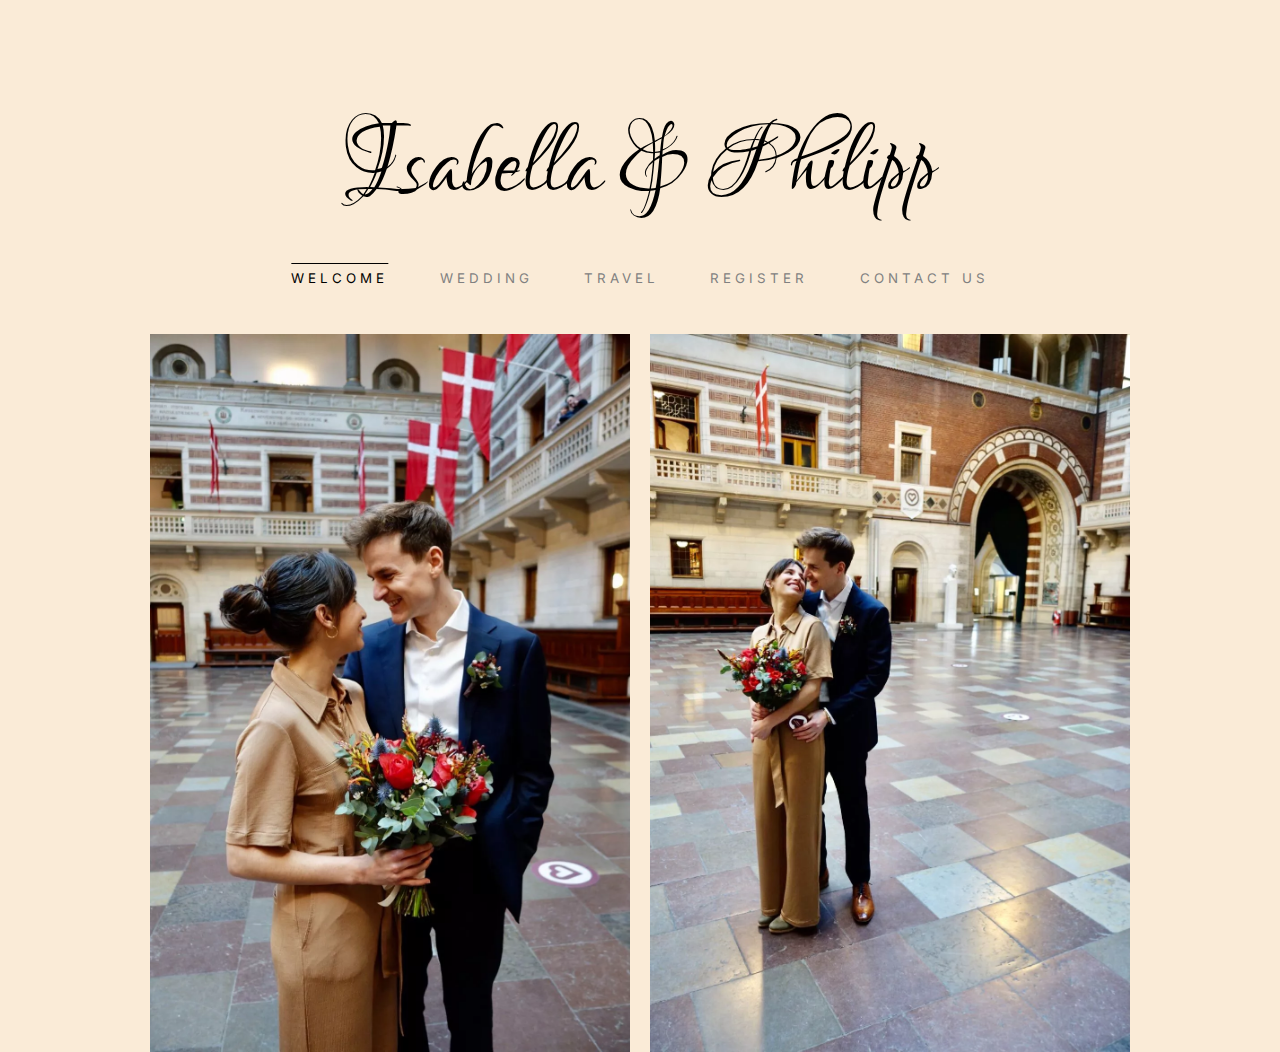
==== index.html @ b17acd52 "index correctly" ====
<html lang="en">
<head>
  <link href="./main.css" rel="stylesheet" />
  <link href="./welcome.css" rel="stylesheet" />
  <link href="https://fonts.googleapis.com/css2?family=Inter:wght@100;200;300;400;500;600;700;800;900&amp;display=swap" rel="stylesheet">
  <link href="https://fonts.googleapis.com/css2?family=Lovers+Quarrel&display=swap" rel="stylesheet">
  <link href="https://fonts.googleapis.com/css2?family=Spectral:wght@200;300;400;500;600;700;800&display=swap" rel="stylesheet">
  <title>Isabella & Philipp</title>
</head>
<body>
  <div class="main_contain_all">
    <span class="head_names">Isabella & Philipp</span>
    <div class="head_contain_navbar">
      <button class="button_navbar_active" role="button" onclick="window.open('welcome.html', '_self')">
        <span>Welcome</span>
      </button>
      <button class="button_navbar" role="button" onclick="window.open('wedding.html', '_self')">
        <span>Wedding</span>
      </button>
      <button class="button_navbar" role="button" onclick="window.open('travel.html', '_self')">
        <span>Travel</span>
      </button>
      <button class="button_navbar" role="button" onclick="window.open('register.html', '_self')">
        <span>Register</span>
      </button>
      <button class="button_navbar" role="button" onclick="window.open('contact.html', '_self')">
        <span>Contact us</span>
      </button>
    </div>
    <div class="welcome_contain_images">
      <div class="welcome_contain_image">
        <img class="welcome_img" src="./assets/wedding2.jpeg" alt="image"> 
      </div>
      <div class="welcome_contain_image">
        <img class="welcome_img" src="./assets/wedding1.jpeg" alt="image"> 
      </div>
    </div>
    
  </div>
  <script src="animate.js"></script>
</body>
</html>
---- main.css ----
* {
    margin:0;
    padding:0;
}

/* header */

.main_contain_all {
    display: flex;
    width: 100%;
    height: auto;
    min-height: 100vh;
    padding-top: 6em;
    flex-direction: column;
    justify-content: top;
    align-items: center;
    background-color:antiquewhite;
}
.head_names {
    font-family: 'Lovers Quarrel', sans-serif;
    font-size: 8em;
    text-align: center;
}
.head_contain_navbar {
    display: flex;
    width: 800px;
    max-width: 90%;
    flex-direction: row;
    justify-content: space-evenly;
    margin: 30px;
    margin-bottom: 3em;
}
.button_navbar {
    font-family: Inter;
    font-weight: 400;
    letter-spacing: 0.3em;
    text-transform: uppercase;
    color: gray;
    border: 0;
    background: 0;
    transition: 0.5s;
    text-decoration: underline;
    text-underline-offset: -1.5em;
    text-decoration-color: transparent;
}
.button_navbar_active {
    font-family: Inter;
    font-weight: 400;
    text-transform: uppercase;
    letter-spacing: 0.3em;
    color: black;
    text-decoration: underline;
    text-underline-offset: -1.5em;
    border: 0;
    background: 0;
}
.button_navbar:hover {
    color: black;
    cursor: pointer;
    text-decoration: underline;
    text-underline-offset: -1.5em;
}
.button_navbar_active {
    cursor: pointer;
}

/* main style */

.main_contain_text_center {
    text-align: center;
    margin-top: 1em;
    margin-bottom: 1em;
    width: 1000px;
    max-width: 95%;
    margin-top: 3em;
    margin-bottom: 3em;
    /* padding: 1.5em;
    border: 1px solid black;
    border-width: 1 0 1 0px; */
}
.main_text {
    font-family: 'Spectral';
    font-size: 1.5em;
    font-weight: 200;
}
.main_text_subheader {
    font-family: 'Spectral';
    font-weight: bold;
    font-size: 1.5em;
}
.main_contain_row {
    display: flex;
    flex-direction: row;
    justify-content: flex-start;
    width: 100%;
    height: auto;
}
.main_contain_text_left {
    display: flex;
    flex-direction: column;
    justify-content: center;
    text-align: right;
    width: 40%;
    height: auto;
    padding-right: 2%;
    padding-left: 8%;
    padding-top: 5%;
    padding-bottom: 3%;
}
.main_contain_text_right {
    display: flex;
    flex-direction: column;
    justify-content: center;
    text-align: left;
    width: 40%;
    height: auto;
    padding-right: 8%;
    padding-left: 2%;
    padding-top: 5%;
    padding-bottom: 3%;

}
.main_text_header {
    font-family: Inter;
    font-size: 1em;
    text-transform: uppercase;
    letter-spacing: 0.25em;
    color: rgb(147, 18, 43);
    font-weight: bold;
    margin-bottom: 1em;
}
.main_contain_img {
    width: 50%;
    overflow: hidden;
    align-items: center;
    height: 500px;
  }
.main_img {
    width: 100%;
    height: 100%;
    object-fit: cover;
    transition: 10s;
}
.main_img:hover {
    transform: scale(1.3);
}
.link {
    color: black;  
    text-decoration-thickness: 1px;
    text-underline-offset: 2px;
}
.link:hover {
    color: rgb(147, 18, 43)
}

.button_register {
    font-family: Inter;
    font-size: 16px;
    letter-spacing: 0.1rem;
    font-weight: 600;
    color: white;
    background: rgb(147, 18, 43);
    width: 300px;
    padding: 20 30 20 30px;
    margin-top: -50px;
    cursor: pointer;
    border: 1px solid black;
}
.button_register:hover {
    background: black;
}
/* footer */

.footer {
    display: flex;
    flex-direction: row;
    justify-content: center;
    align-items: center;
    font-family: 'Inter';
    margin-top: 30px;
    padding: 30px;
    background-color: black;
    width: auto;
    font-size: 1em;
    font-weight: 400;
    text-align: center;
    color: white;
}
.button_contact {
    font-family: 'Inter';
    margin: 10px;
    padding: 10px 20px 10px 20px;
}
---- welcome.css ----
.welcome_contain_images {
    display: flex;
    flex-direction: row;
    justify-content: center;
    max-width: 90%;
    width: 1000px;
}
.welcome_contain_image {
    margin-left: 1%;
    margin-right: 1%;
    width: 100%;
    overflow: hidden;
    align-items: center;
}
.welcome_img {
    width: 100%;
    transition: 10s;
}
.welcome_img:hover {
    transform: scale(1.3);
}
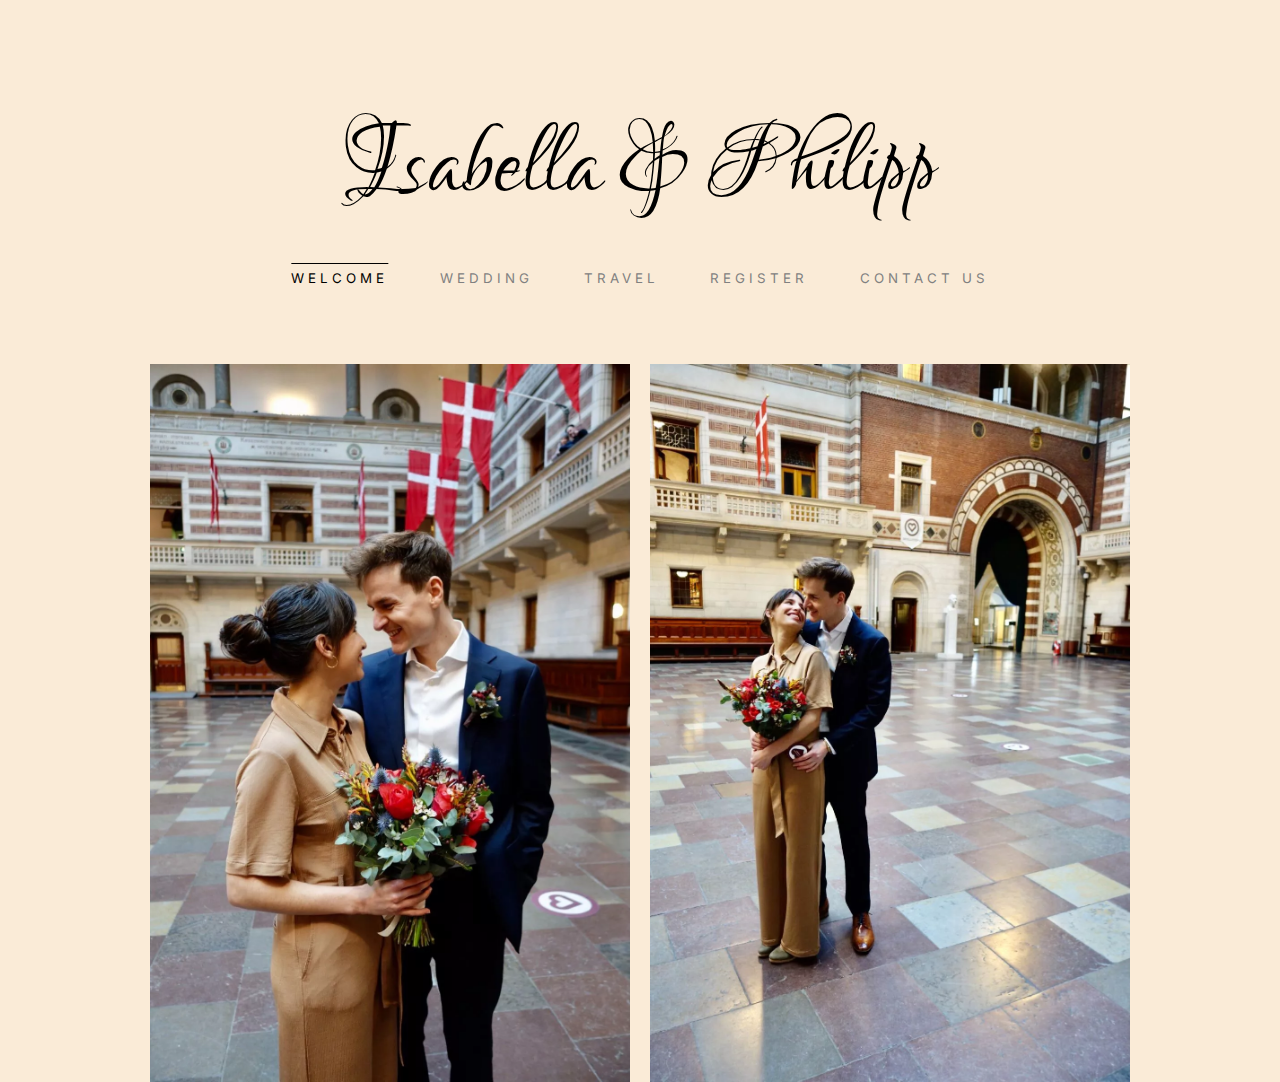
==== commit 8d97165c: "mobile view updated" ====
--- a/index.html
+++ b/index.html
@@ -6,12 +6,13 @@
   <link href="https://fonts.googleapis.com/css2?family=Lovers+Quarrel&display=swap" rel="stylesheet">
   <link href="https://fonts.googleapis.com/css2?family=Spectral:wght@200;300;400;500;600;700;800&display=swap" rel="stylesheet">
   <title>Isabella & Philipp</title>
+  <meta name="viewport" content="width=device-width, initial-scale=1.0">
 </head>
 <body>
   <div class="main_contain_all">
     <span class="head_names">Isabella & Philipp</span>
     <div class="head_contain_navbar">
-      <button class="button_navbar_active" role="button" onclick="window.open('welcome.html', '_self')">
+      <button class="button_navbar_active" role="button" onclick="window.open('index.html', '_self')">
         <span>Welcome</span>
       </button>
       <button class="button_navbar" role="button" onclick="window.open('wedding.html', '_self')">
--- a/main.css
+++ b/main.css
@@ -24,10 +24,10 @@
 .head_contain_navbar {
     display: flex;
     width: 800px;
-    max-width: 90%;
+    max-width: 95%;
     flex-direction: row;
     justify-content: space-evenly;
-    margin: 30px;
+    padding: 30px;
     margin-bottom: 3em;
 }
 .button_navbar {
@@ -65,6 +65,28 @@
 }
 
 /* main style */
+
+.welcome_contain_images {
+    display: flex;
+    flex-direction: row;
+    justify-content: center;
+    max-width: 90%;
+    width: 1000px;
+}
+.welcome_contain_image {
+    margin-left: 1%;
+    margin-right: 1%;
+    width: 100%;
+    overflow: hidden;
+    align-items: center;
+}
+.welcome_img {
+    width: 100%;
+    transition: 10s;
+}
+.welcome_img:hover {
+    transform: scale(1.3);
+}
 
 .main_contain_text_center {
     text-align: center;
@@ -169,25 +191,83 @@
 .button_register:hover {
     background: black;
 }
-/* footer */
-
-.footer {
-    display: flex;
-    flex-direction: row;
-    justify-content: center;
-    align-items: center;
-    font-family: 'Inter';
-    margin-top: 30px;
-    padding: 30px;
-    background-color: black;
-    width: auto;
-    font-size: 1em;
-    font-weight: 400;
-    text-align: center;
-    color: white;
-}
-.button_contact {
-    font-family: 'Inter';
-    margin: 10px;
-    padding: 10px 20px 10px 20px;
-}
+
+@media screen and (max-width: 800px) {
+    .head_contain_navbar {
+        flex-direction: column;
+        height: auto;
+        margin-bottom: 0;
+        padding: 5%;
+        align-items: center;
+    }
+    .button_navbar {
+        margin: 10px;
+        width: fit-content;
+        text-decoration: 0;
+        padding-left: 8px;
+        padding-right: 8px;
+    }
+    .button_navbar:hover {
+        border-left: 1px solid black;
+        border-right: 1px solid black;
+        text-decoration: 0;
+    }
+    .button_navbar_active {
+        margin: 10px;
+        width: fit-content;
+        border-right: 1px solid black;
+        border-left: 1px solid black;
+        padding-left: 8px;
+        padding-right: 8px;
+        text-decoration: 0;
+    }
+    .head_names {
+        font-size: 70px;
+    }
+    .main_contain_all {
+        padding-top: 50px;
+    }
+    .welcome_contain_images {
+        flex-direction: column;
+        width: 95%;
+        align-items: center;
+    }
+    .welcome_contain_image {
+        margin-bottom: 2.5%;
+    }
+    .main_contain_text_center {
+        width: 90%;
+        margin-top: 5%;
+        margin-bottom: 10%;
+    }
+    .main_contain_row {
+        flex-direction: column;
+        justify-content: center;
+        align-items: center;
+    }
+    .main_contain_text_left {
+        width: 90%;
+        padding: 0;
+        margin: 0;
+        margin-top: 10%;
+        margin-bottom: 10%;
+        text-align: center;
+        justify-content: center;
+    }
+    .main_contain_img {
+        width: 100%;
+        height: 350px;
+    }
+    .main_contain_text_right {
+        width: 90%;
+        padding: 0;
+        margin: 0;
+        margin-top: 10%;
+        margin-bottom: 10%;
+        text-align: center;
+        justify-content: center;
+    }
+    .button_register {
+        margin: 20px;
+    }
+}